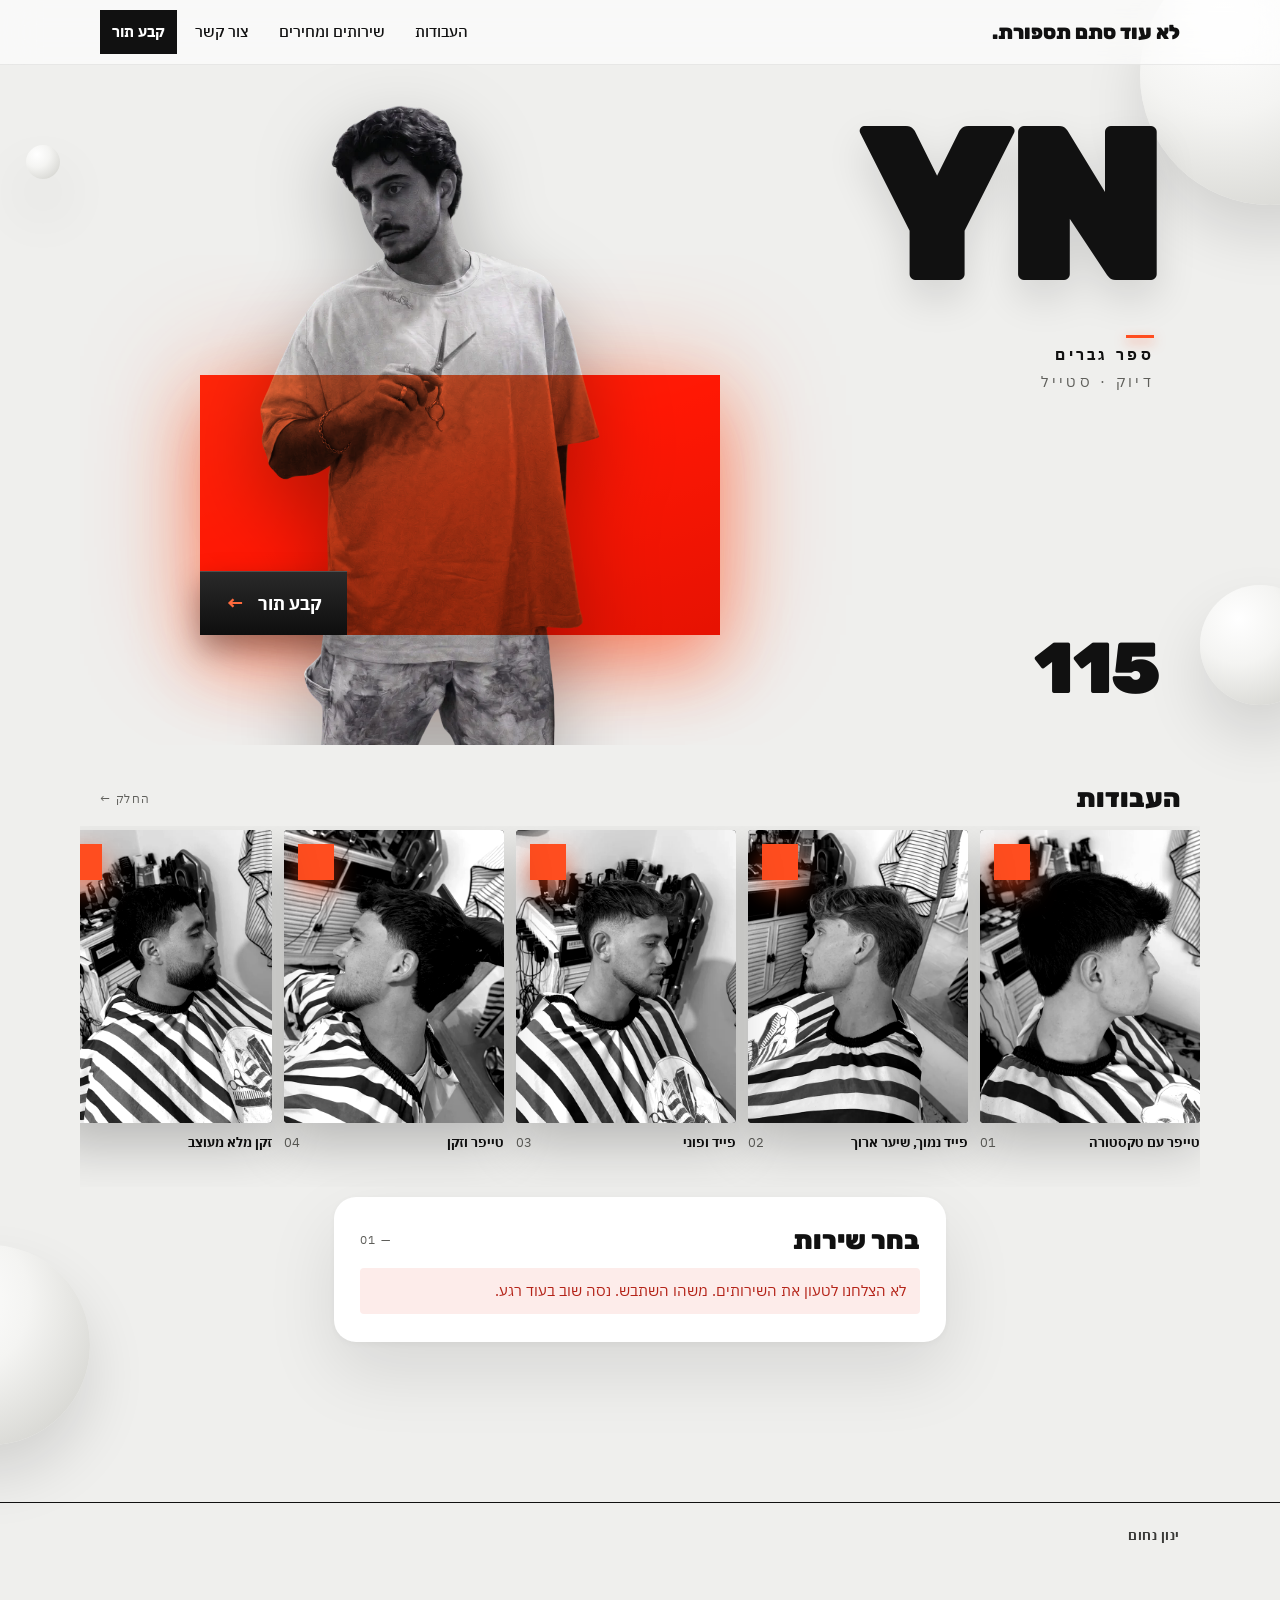
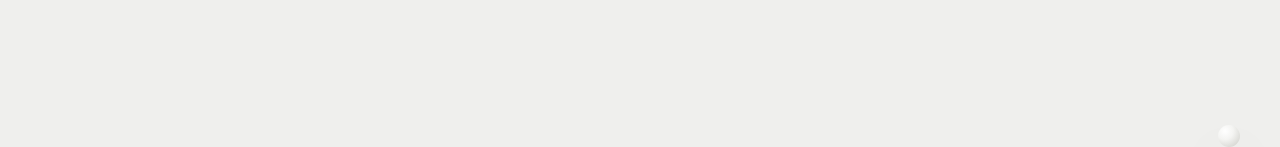
==== index.html @ 269c0019 "Barber booking site: customer booking, manage page, admin panel, Supabase schema Co-Authored-By: Cla" ====
<!doctype html>
<html lang="he" dir="rtl">
<head>
<meta charset="utf-8">
<meta name="viewport" content="width=device-width, initial-scale=1, viewport-fit=cover">
<title>ינון נחום · לא עוד סתם תספורת</title>
<meta name="description" content="ספר גברים · דיוק וסטייל. קביעת תור אונליין בכמה לחיצות.">
<meta name="theme-color" content="#EFEFED">
<meta property="og:title" content="ינון נחום · לא עוד סתם תספורת">
<meta property="og:description" content="ספר גברים · דיוק וסטייל. קובעים תור אונליין.">
<meta property="og:image" content="img/barber.webp">
<link rel="icon" href="data:image/svg+xml,%3Csvg xmlns='http://www.w3.org/2000/svg' viewBox='0 0 64 64'%3E%3Crect width='64' height='64' fill='%23111'/%3E%3Crect x='8' y='40' width='48' height='16' fill='%23FF4D1F'/%3E%3Ctext x='32' y='38' font-family='Arial Black,Arial' font-weight='900' font-size='28' fill='white' text-anchor='middle'%3EYN%3C/text%3E%3C/svg%3E">
<link rel="preconnect" href="https://fonts.googleapis.com">
<link rel="preconnect" href="https://fonts.gstatic.com" crossorigin>
<link href="https://fonts.googleapis.com/css2?family=IBM+Plex+Sans+Hebrew:wght@400;500;700&family=Rubik:wght@500;800;900&display=swap" rel="stylesheet">
<link rel="stylesheet" href="css/site.css">
</head>
<body>
<header class="site-header">
  <div class="inner">
    <a class="brand" href="#top">לא עוד סתם תספורת.</a>
    <button class="menu-btn" type="button" aria-label="תפריט" aria-expanded="false" aria-controls="nav">
      <svg width="22" height="22" viewBox="0 0 24 24" fill="none" stroke="#111" stroke-width="1.6" aria-hidden="true"><path d="M4 9h16M4 15h16"/></svg>
    </button>
    <nav class="nav" id="nav" aria-label="ניווט ראשי">
      <a href="#works">העבודות</a>
      <a href="#services">שירותים ומחירים</a>
      <a href="#contact">צור קשר</a>
      <a class="cta" href="#services">קבע תור</a>
    </nav>
  </div>
</header>

<main id="top">
  <div class="sphere" aria-hidden="true" style="width:260px;height:260px;top:-120px;right:-120px"></div>
  <div class="sphere" aria-hidden="true" style="width:120px;height:120px;top:520px;right:-40px"></div>
  <div class="sphere" aria-hidden="true" style="width:34px;height:34px;top:80px;left:26px"></div>
  <div class="sphere" aria-hidden="true" style="width:200px;height:200px;top:1180px;left:-110px"></div>
  <div class="sphere" aria-hidden="true" style="width:22px;height:22px;top:1660px;right:40px"></div>

  <div class="wrap">
    <section class="hero" aria-label="פתיחה">
      <h1>YN<span class="sr-only"> · ינון נחום, ספר גברים</span></h1>
      <div class="kicker">
        <span class="bar" aria-hidden="true"></span>
        <span class="k1">ספר גברים</span>
        <span class="k2">דיוק · סטייל</span>
      </div>
      <div class="block-glow" aria-hidden="true"></div>
      <img class="figure" src="img/barber.webp" alt="ינון נחום מחזיק מספריים" width="640" height="1335" fetchpriority="high">
      <div class="block-tint" aria-hidden="true"></div>
      <a class="book-btn" href="#services">קבע תור <span aria-hidden="true">←</span></a>
      <div class="num" aria-hidden="true">115</div>
    </section>

    <section class="gallery" id="works" aria-labelledby="works-h">
      <div class="sec-head">
        <h2 id="works-h">העבודות</h2>
        <span class="step" aria-hidden="true">החלק ←</span>
      </div>
      <div class="track" tabindex="0" aria-label="גלריית עבודות, גלול הצידה">
        <figure><div class="ph"><img src="img/work1.webp" alt="טייפר עם טקסטורה למעלה" loading="lazy" width="600" height="800"></div><figcaption><b>טייפר עם טקסטורה</b><span>01</span></figcaption></figure>
        <figure><div class="ph"><img src="img/work2.webp" alt="פייד נמוך עם שיער ארוך למעלה" loading="lazy" width="600" height="800"></div><figcaption><b>פייד נמוך, שיער ארוך</b><span>02</span></figcaption></figure>
        <figure><div class="ph"><img src="img/work3.webp" alt="פייד עם פוני" loading="lazy" width="600" height="800"></div><figcaption><b>פייד ופוני</b><span>03</span></figcaption></figure>
        <figure><div class="ph"><img src="img/work4.webp" alt="טייפר וזקן" loading="lazy" width="600" height="800"></div><figcaption><b>טייפר וזקן</b><span>04</span></figcaption></figure>
        <figure><div class="ph"><img src="img/work5.webp" alt="תספורת וזקן מלא מעוצב" loading="lazy" width="600" height="800"></div><figcaption><b>זקן מלא מעוצב</b><span>05</span></figcaption></figure>
      </div>
    </section>
  </div>

  <div class="booking" id="booking">
    <!-- Step 1 -->
    <section class="card" id="services" aria-labelledby="svc-h">
      <div class="sec-head"><h2 id="svc-h">בחר שירות</h2><span class="step">— 01</span></div>
      <div id="svc-list" role="group" aria-labelledby="svc-h">
        <div class="skeleton" style="height:56px;margin:8px 0"></div>
        <div class="skeleton" style="height:56px;margin:8px 0"></div>
        <div class="skeleton" style="height:56px;margin:8px 0"></div>
      </div>
    </section>

    <!-- Step 2 -->
    <section class="card" id="when" aria-labelledby="when-h" hidden>
      <div class="sec-head"><h2 id="when-h">יום ושעה</h2><span class="step">— 02</span></div>
      <div class="days" id="days" role="group" aria-label="בחר יום"></div>
      <div id="slots-area" aria-live="polite"></div>
      <p class="policy" id="policy-short"></p>
    </section>

    <!-- Step 3 -->
    <section class="card" id="details" aria-labelledby="det-h" hidden>
      <div class="sec-head"><h2 id="det-h">הפרטים שלך</h2><span class="step">— 03</span></div>
      <form id="details-form" novalidate>
        <label class="field">שם מלא
          <input id="f-name" name="name" autocomplete="name" required maxlength="60">
        </label>
        <label class="field">טלפון נייד
          <input id="f-phone" name="phone" type="tel" inputmode="tel" autocomplete="tel" placeholder="05X-XXXXXXX" required dir="ltr" style="text-align:right">
        </label>
        <div class="alert warn" id="policy-full"></div>
        <label style="display:flex;gap:10px;align-items:flex-start;margin-top:12px;font-size:15px;min-height:44px">
          <input type="checkbox" id="f-agree" required style="width:22px;height:22px;margin-top:2px;accent-color:#FF4D1F">
          <span>קראתי ואני מסכים למדיניות הביטול</span>
        </label>
        <div id="form-msg" role="alert"></div>
      </form>
    </section>

    <!-- Done -->
    <section class="card done" id="done" hidden aria-live="polite"></section>
  </div>

  <div class="confirm-bar inactive" id="confirm-bar" hidden>
    <button class="main" id="confirm-main" type="button"><span id="cb-title">בחר שירות</span><small id="cb-sub"></small></button>
    <button class="arrow" id="confirm-arrow" type="button" aria-label="המשך">←</button>
  </div>
</main>

<footer class="site-footer" id="contact">
  <div class="inner">
    <div>
      <div style="font-weight:700" id="ft-name">ינון נחום</div>
      <div id="ft-address"></div>
      <div id="ft-phone"></div>
    </div>
    <div class="hours" id="ft-hours"></div>
  </div>
</footer>

<script src="js/config.js"></script>
<script src="js/api.js"></script>
<script src="js/booking.js"></script>
</body>
</html>
---- css/site.css ----
:root {
  --bg: #EFEFED;
  --card: #FFFFFF;
  --ink: #111111;
  --muted: #5E5E5A;
  --line: #ECECE9;
  --chip: #F2F2EF;
  --orange: #FF4D1F;
  --orange-hi: #FF7A45;
  --orange-lo: #E63A0E;
  --glow: 0 10px 26px rgba(255, 77, 31, 0.55);
  --shadow-card: 0 30px 70px rgba(0, 0, 0, 0.10), 0 2px 6px rgba(0, 0, 0, 0.04);
  --danger: #B42318;
  --ok: #0F7B3E;
  --display: 'Rubik', 'IBM Plex Sans Hebrew', sans-serif;
  --body: 'IBM Plex Sans Hebrew', 'Rubik', system-ui, sans-serif;
}

* { box-sizing: border-box; }
[hidden] { display: none !important; }
html { scroll-behavior: smooth; -webkit-text-size-adjust: 100%; }
html, body { overflow-x: clip; }
body { margin: 0; background: var(--bg); color: var(--ink); font-family: var(--body); line-height: 1.5; }
main { overflow-x: clip; }
img { max-width: 100%; display: block; }
a { color: var(--ink); }
button, input, select, textarea { font: inherit; color: inherit; }
button { cursor: pointer; }
:focus-visible { outline: 3px solid var(--orange); outline-offset: 2px; }
.sr-only { position: absolute; width: 1px; height: 1px; overflow: hidden; clip: rect(0 0 0 0); white-space: nowrap; }

/* Decorative 3D spheres */
.sphere { position: absolute; border-radius: 50%; pointer-events: none; z-index: 0;
  background: radial-gradient(circle at 32% 28%, #FFFFFF 0%, #F4F4F2 38%, #DADAD6 78%, #C9C9C4 100%);
  box-shadow: 0 30px 60px rgba(0, 0, 0, 0.12); }

/* Header */
.site-header { position: sticky; top: 0; z-index: 20; background: rgba(255, 255, 255, 0.62);
  backdrop-filter: blur(18px); -webkit-backdrop-filter: blur(18px); border-bottom: 1px solid rgba(17, 17, 17, 0.08); }
.site-header .inner { max-width: 1120px; margin: 0 auto; display: flex; justify-content: space-between; align-items: center; padding: 10px 20px; gap: 12px; }
.brand { font-family: var(--display); font-weight: 900; font-size: 20px; text-decoration: none; white-space: nowrap; }
.nav { display: flex; gap: 6px; align-items: center; }
.nav a { text-decoration: none; font-size: 15px; font-weight: 500; padding: 10px 12px; min-height: 44px; display: inline-flex; align-items: center; }
.nav a.cta { background: var(--ink); color: #fff; font-weight: 700; }
.menu-btn { display: none; width: 44px; height: 44px; border: 0; background: transparent; align-items: center; justify-content: center; }
@media (max-width: 760px) {
  .menu-btn { display: inline-flex; }
  .nav { display: none; position: absolute; top: 100%; left: 0; right: 0; flex-direction: column; align-items: stretch;
    background: rgba(255, 255, 255, 0.96); backdrop-filter: blur(18px); padding: 8px 20px 16px; border-bottom: 1px solid rgba(17, 17, 17, 0.08); }
  .nav.open { display: flex; }
  .nav a { font-size: 17px; border-bottom: 1px solid var(--line); }
  .nav a.cta { justify-content: center; margin-top: 8px; border: 0; }
}

main { position: relative; }
.wrap { max-width: 1120px; margin: 0 auto; position: relative; }

/* Hero */
.hero { position: relative; z-index: 1; height: 600px; overflow: hidden; }
.hero h1 { position: absolute; top: 14px; right: 20px; margin: 0; font-family: var(--display); font-weight: 900;
  font-size: 112px; line-height: 1; letter-spacing: -0.04em; text-shadow: 0 18px 40px rgba(0, 0, 0, 0.12); }
.hero .kicker { position: absolute; top: 134px; right: 24px; z-index: 3; display: flex; flex-direction: column; align-items: flex-start; gap: 6px; }
.hero .kicker .bar { width: 28px; height: 3px; background: var(--orange); box-shadow: 0 4px 12px rgba(255, 77, 31, 0.55); }
.hero .kicker .k1 { font-size: 13px; font-weight: 700; letter-spacing: 0.22em; line-height: 1.5; }
.hero .kicker .k2 { font-size: 13px; letter-spacing: 0.22em; line-height: 1.2; color: var(--muted); }
.hero .block-glow, .hero .block-tint { position: absolute; bottom: 86px; left: 0; width: 310px; height: 220px; }
.hero .block-glow { background: var(--orange); box-shadow: 0 30px 70px rgba(255, 77, 31, 0.55), 0 0 120px rgba(255, 77, 31, 0.35); }
.hero .block-tint { background: linear-gradient(160deg, var(--orange-hi) 0%, var(--orange) 45%, var(--orange-lo) 100%); mix-blend-mode: multiply; }
.hero .figure { position: absolute; bottom: -60px; left: 0; width: 307px; height: 640px; object-fit: contain;
  filter: drop-shadow(0 30px 40px rgba(0, 0, 0, 0.28)); }
.hero .book-btn { position: absolute; bottom: 86px; left: 0; z-index: 4; min-height: 58px; display: inline-flex; align-items: center; gap: 14px;
  background: linear-gradient(180deg, #2A2A2A 0%, #0E0E0E 100%); color: #fff; padding: 0 20px; font-weight: 700; font-size: 16px; text-decoration: none;
  box-shadow: 0 14px 30px rgba(0, 0, 0, 0.35), inset 0 1px 0 rgba(255, 255, 255, 0.18); }
.hero .book-btn span { color: #FF6A3D; font-size: 20px; }
.hero .num { position: absolute; bottom: 20px; right: 20px; font-family: var(--display); font-weight: 900; font-size: 46px; line-height: 1; letter-spacing: -0.02em; }
@media (min-width: 900px) {
  .hero { height: 680px; }
  .hero h1 { font-size: 220px; right: 40px; top: 30px; }
  .hero .kicker { top: 270px; right: 46px; }
  .hero .kicker .k1, .hero .kicker .k2 { font-size: 15px; }
  .hero .block-glow, .hero .block-tint { left: 120px; width: 520px; height: 260px; bottom: 110px; }
  .hero .figure { left: 180px; width: 340px; height: 710px; bottom: -70px; }
  .hero .book-btn { left: 120px; bottom: 110px; min-height: 64px; font-size: 18px; padding: 0 26px; }
  .hero .num { right: 40px; bottom: 40px; font-size: 72px; }
}

/* Section headings */
.sec-head { display: flex; justify-content: space-between; align-items: center; margin-bottom: 12px; gap: 12px; }
.sec-head h2 { margin: 0; font-family: var(--display); font-weight: 900; font-size: 26px; line-height: 1.2; }
.sec-head .step { font-size: 12px; letter-spacing: 0.12em; color: var(--muted); white-space: nowrap; }

/* Gallery */
.gallery { position: relative; z-index: 1; padding: 38px 0 10px; }
.gallery .sec-head { padding: 0 20px; }
.gallery .track { display: flex; gap: 12px; padding: 4px 20px 34px; overflow-x: auto; scroll-snap-type: x mandatory; scrollbar-width: none; }
.gallery .track::-webkit-scrollbar { display: none; }
.gallery figure { flex: none; margin: 0; width: 220px; display: flex; flex-direction: column; gap: 10px; scroll-snap-align: start; }
.gallery .ph { position: relative; height: 293px; border-radius: 4px; overflow: hidden; background: #1C1C1C; box-shadow: 0 24px 50px rgba(0, 0, 0, 0.22); }
.gallery .ph img { width: 100%; height: 100%; object-fit: cover; filter: grayscale(1) contrast(1.05); }
.gallery .ph::after { content: ''; position: absolute; top: 14px; left: 14px; width: 36px; height: 36px; background: var(--orange); box-shadow: 0 10px 24px rgba(255, 77, 31, 0.6); }
.gallery figcaption { display: flex; justify-content: space-between; font-size: 13px; }
.gallery figcaption b { font-weight: 700; }
.gallery figcaption span { color: var(--muted); }

/* Booking layout */
.booking { position: relative; z-index: 1; padding: 0 14px 140px; display: grid; grid-template-columns: minmax(0, 1fr); gap: 16px; max-width: 640px; margin: 0 auto; }
.booking > * { min-width: 0; }
.card { background: var(--card); border-radius: 22px; box-shadow: var(--shadow-card); padding: 22px 16px; }
@media (min-width: 900px) { .booking { padding-bottom: 160px; } .card { padding: 28px 26px; } }

/* Services */
.svc { width: 100%; display: grid; grid-template-columns: 48px 1fr auto; gap: 12px; align-items: center; padding: 14px 0;
  border: 0; border-top: 1px solid var(--line); background: transparent; text-align: right; }
.svc .n { width: 40px; height: 40px; display: inline-flex; align-items: center; justify-content: center; background: #EFEFEC;
  font-family: var(--display); font-weight: 800; font-size: 15px; transition: background .15s, box-shadow .15s; }
.svc .t { display: flex; flex-direction: column; gap: 2px; }
.svc .t b { font-size: 17px; font-weight: 700; }
.svc .t small { font-size: 13px; color: var(--muted); }
.svc .p { font-size: 19px; font-weight: 500; }
.svc[aria-pressed="true"] .n { background: var(--orange); box-shadow: var(--glow); }
.svc[aria-pressed="true"] .t b { text-decoration: underline; text-decoration-color: var(--orange); text-decoration-thickness: 3px; text-underline-offset: 5px; }

/* Days */
.days { display: flex; gap: 6px; overflow-x: auto; padding: 4px 2px 14px; margin: 0 -2px; scroll-snap-type: x proximity; scrollbar-width: thin; }
.day { flex: none; width: 58px; min-height: 70px; border: 0; border-radius: 4px; background: var(--chip); display: flex; flex-direction: column;
  align-items: center; justify-content: center; gap: 2px; padding: 0; scroll-snap-align: start; position: relative; }
.day .w { font-size: 12px; }
.day .d { font-family: var(--display); font-size: 22px; font-weight: 800; }
.day .full { font-size: 10px; color: var(--muted); }
.day[disabled] { opacity: 0.35; cursor: not-allowed; }
.day[aria-pressed="true"] { background: var(--ink); color: #fff; box-shadow: 0 12px 24px rgba(0, 0, 0, 0.3); }
.day[aria-pressed="true"] .full { color: #ccc; }

.slots { display: grid; grid-template-columns: repeat(4, minmax(0, 1fr)); gap: 6px; }
@media (min-width: 560px) { .slots { grid-template-columns: repeat(6, minmax(0, 1fr)); } }
.slot { min-height: 50px; border: 0; border-radius: 4px; background: var(--chip); font-size: 16px; font-weight: 700; }
.slot[aria-pressed="true"] { background: var(--orange); box-shadow: var(--glow); }
.slot-group { font-size: 13px; color: var(--muted); margin: 14px 0 8px; }
.slot-group:first-child { margin-top: 0; }
.hint { margin: 0; font-size: 14px; color: var(--muted); }
.policy { margin: 14px 0 0; font-size: 13px; line-height: 1.5; color: var(--muted); }

/* Forms */
.field { display: flex; flex-direction: column; gap: 6px; font-size: 15px; font-weight: 500; margin-bottom: 12px; }
.field input, .field select { min-height: 50px; border-radius: 4px; border: 1px solid #D6D6D0; background: #fff; padding: 0 14px; font-size: 17px; }
.field input:focus, .field select:focus { border-color: var(--ink); outline: none; box-shadow: 0 0 0 3px rgba(255, 77, 31, 0.35); }
.field .err { color: var(--danger); font-size: 13px; min-height: 0; }
.row2 { display: grid; grid-template-columns: 1fr 1fr; gap: 10px; }

.alert { border-radius: 4px; padding: 12px 14px; font-size: 15px; line-height: 1.5; margin: 12px 0 0; }
.alert.error { background: #FDECEA; color: var(--danger); }
.alert.ok { background: #E7F6EC; color: var(--ok); }
.alert.warn { background: #FFF1EB; color: #8A2A0A; border: 1px solid #FFB79E; }

/* Waitlist */
.waitlist-box { margin-top: 4px; padding: 16px; background: #F7F7F5; border-radius: 4px; }
.waitlist-box h3 { margin: 0 0 4px; font-family: var(--display); font-size: 18px; }
.waitlist-box p { margin: 0 0 12px; font-size: 14px; color: var(--muted); }

/* Buttons */
.btn { min-height: 54px; border: 0; padding: 0 20px; font-weight: 700; font-size: 16px; display: inline-flex; align-items: center; justify-content: center; gap: 10px; text-decoration: none; }
.btn-dark { background: linear-gradient(180deg, #2A2A2A 0%, #0E0E0E 100%); color: #fff; box-shadow: 0 14px 30px rgba(0, 0, 0, 0.25), inset 0 1px 0 rgba(255, 255, 255, 0.18); }
.btn-orange { background: linear-gradient(160deg, var(--orange-hi) 0%, var(--orange) 60%); color: var(--ink); box-shadow: var(--glow); }
.btn-ghost { background: transparent; border: 1px solid var(--ink); }
.btn-danger { background: var(--danger); color: #fff; }
.btn[disabled] { opacity: 0.45; cursor: not-allowed; box-shadow: none; }
.btn-block { width: 100%; }

/* Sticky confirm bar */
.confirm-bar { position: fixed; z-index: 30; left: 50%; transform: translateX(-50%); bottom: max(14px, env(safe-area-inset-bottom));
  width: min(612px, calc(100% - 28px)); display: flex; align-items: stretch; min-height: 62px; box-shadow: 0 20px 44px rgba(0, 0, 0, 0.28); }
.confirm-bar .main { flex: 1; border: 0; background: linear-gradient(180deg, #2A2A2A 0%, #0E0E0E 100%); color: #fff; font-weight: 700; font-size: 15px;
  text-align: right; padding: 8px 18px; display: flex; flex-direction: column; justify-content: center; line-height: 1.35; }
.confirm-bar .main small { font-weight: 400; color: #C9C9C5; font-size: 13px; }
.confirm-bar .arrow { width: 62px; display: flex; align-items: center; justify-content: center; border: 0;
  background: linear-gradient(160deg, var(--orange-hi) 0%, var(--orange) 60%); color: var(--ink); font-size: 22px; font-weight: 700; box-shadow: 0 0 40px rgba(255, 77, 31, 0.55); }
.confirm-bar[hidden] { display: none; }
.confirm-bar button[disabled] { opacity: 1; cursor: not-allowed; }
.confirm-bar.inactive .arrow { background: #3A3A3A; color: #8A8A86; box-shadow: none; }

/* Done view */
.done h2 { font-family: var(--display); font-weight: 900; font-size: 34px; margin: 6px 0 4px; line-height: 1.1; }
.done .badge { display: inline-block; background: var(--orange); box-shadow: var(--glow); padding: 4px 10px; font-weight: 700; font-size: 13px; }
.summary { list-style: none; padding: 0; margin: 18px 0; border-top: 1px solid var(--line); }
.summary li { display: flex; justify-content: space-between; gap: 12px; padding: 12px 0; border-bottom: 1px solid var(--line); font-size: 16px; }
.summary li span:first-child { color: var(--muted); }
.summary li span:last-child { font-weight: 700; text-align: left; }
.actions { display: grid; gap: 10px; }

/* Footer */
.site-footer { position: relative; z-index: 1; border-top: 1px solid var(--ink); }
.site-footer .inner { max-width: 1120px; margin: 0 auto; padding: 22px 20px 28px; display: grid; grid-template-columns: 1fr 1fr; gap: 6px 16px;
  font-size: 13px; letter-spacing: 0.04em; line-height: 1.7; color: #3A3A38; }
.site-footer .hours { text-align: left; }
.site-footer a { font-weight: 700; }

.skeleton { background: linear-gradient(90deg, #EEE 0%, #F6F6F4 50%, #EEE 100%); background-size: 200% 100%; animation: sk 1.2s infinite; border-radius: 4px; }
@keyframes sk { to { background-position: -200% 0; } }
@media (prefers-reduced-motion: reduce) { html { scroll-behavior: auto; } .skeleton { animation: none; } }
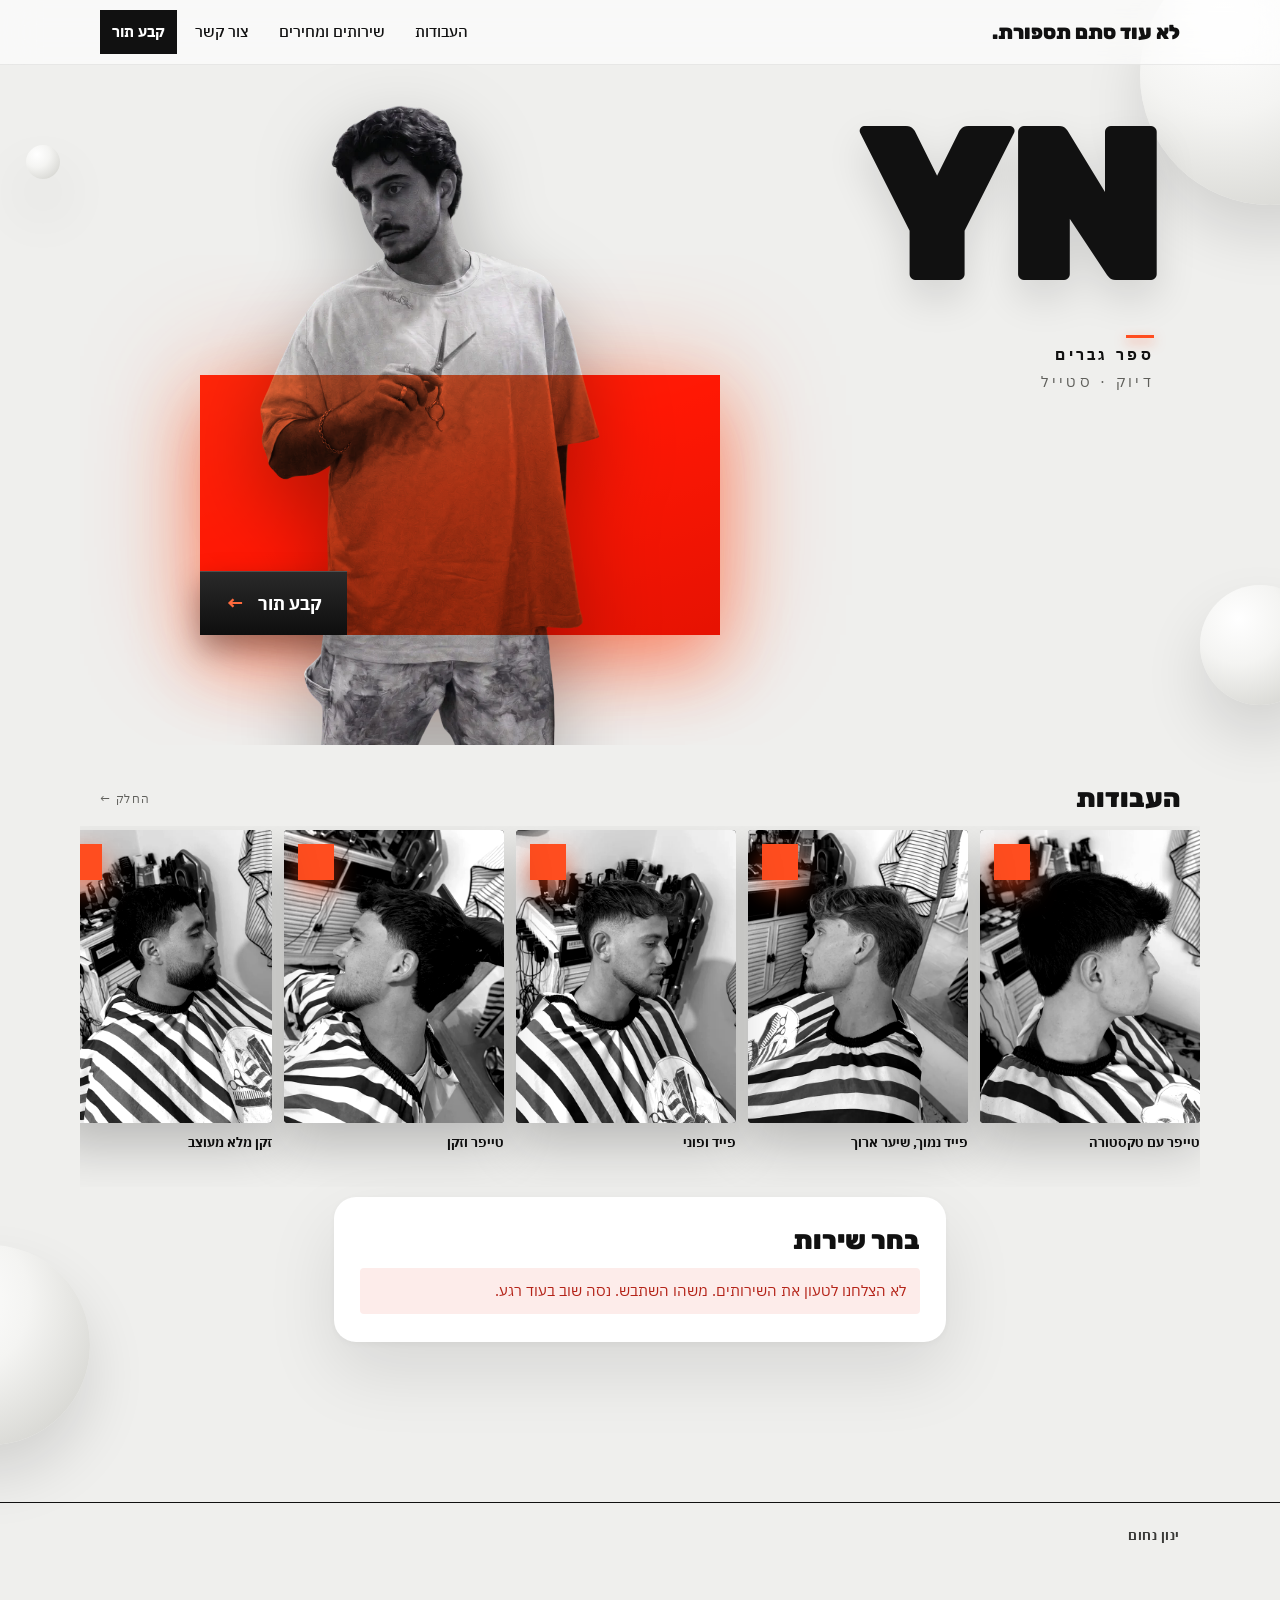
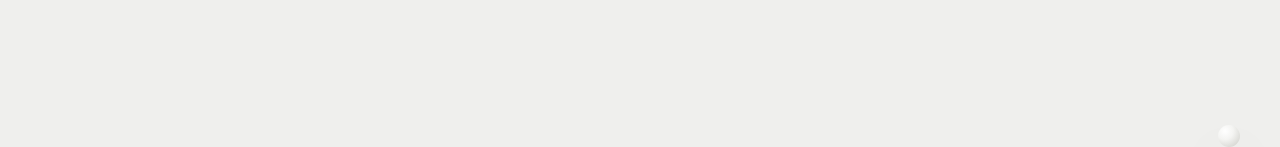
==== commit cb7cc893: "Calendar booking (month/week/day), Waze + Google Maps buttons, remove decorative numbers Co-Authored" ====
--- a/index.html
+++ b/index.html
@@ -50,7 +50,6 @@
       <img class="figure" src="img/barber.webp" alt="ינון נחום מחזיק מספריים" width="640" height="1335" fetchpriority="high">
       <div class="block-tint" aria-hidden="true"></div>
       <a class="book-btn" href="#services">קבע תור <span aria-hidden="true">←</span></a>
-      <div class="num" aria-hidden="true">115</div>
     </section>
 
     <section class="gallery" id="works" aria-labelledby="works-h">
@@ -59,11 +58,11 @@
         <span class="step" aria-hidden="true">החלק ←</span>
       </div>
       <div class="track" tabindex="0" aria-label="גלריית עבודות, גלול הצידה">
-        <figure><div class="ph"><img src="img/work1.webp" alt="טייפר עם טקסטורה למעלה" loading="lazy" width="600" height="800"></div><figcaption><b>טייפר עם טקסטורה</b><span>01</span></figcaption></figure>
-        <figure><div class="ph"><img src="img/work2.webp" alt="פייד נמוך עם שיער ארוך למעלה" loading="lazy" width="600" height="800"></div><figcaption><b>פייד נמוך, שיער ארוך</b><span>02</span></figcaption></figure>
-        <figure><div class="ph"><img src="img/work3.webp" alt="פייד עם פוני" loading="lazy" width="600" height="800"></div><figcaption><b>פייד ופוני</b><span>03</span></figcaption></figure>
-        <figure><div class="ph"><img src="img/work4.webp" alt="טייפר וזקן" loading="lazy" width="600" height="800"></div><figcaption><b>טייפר וזקן</b><span>04</span></figcaption></figure>
-        <figure><div class="ph"><img src="img/work5.webp" alt="תספורת וזקן מלא מעוצב" loading="lazy" width="600" height="800"></div><figcaption><b>זקן מלא מעוצב</b><span>05</span></figcaption></figure>
+        <figure><div class="ph"><img src="img/work1.webp" alt="טייפר עם טקסטורה למעלה" loading="lazy" width="600" height="800"></div><figcaption><b>טייפר עם טקסטורה</b></figcaption></figure>
+        <figure><div class="ph"><img src="img/work2.webp" alt="פייד נמוך עם שיער ארוך למעלה" loading="lazy" width="600" height="800"></div><figcaption><b>פייד נמוך, שיער ארוך</b></figcaption></figure>
+        <figure><div class="ph"><img src="img/work3.webp" alt="פייד עם פוני" loading="lazy" width="600" height="800"></div><figcaption><b>פייד ופוני</b></figcaption></figure>
+        <figure><div class="ph"><img src="img/work4.webp" alt="טייפר וזקן" loading="lazy" width="600" height="800"></div><figcaption><b>טייפר וזקן</b></figcaption></figure>
+        <figure><div class="ph"><img src="img/work5.webp" alt="תספורת וזקן מלא מעוצב" loading="lazy" width="600" height="800"></div><figcaption><b>זקן מלא מעוצב</b></figcaption></figure>
       </div>
     </section>
   </div>
@@ -71,7 +70,7 @@
   <div class="booking" id="booking">
     <!-- Step 1 -->
     <section class="card" id="services" aria-labelledby="svc-h">
-      <div class="sec-head"><h2 id="svc-h">בחר שירות</h2><span class="step">— 01</span></div>
+      <div class="sec-head"><h2 id="svc-h">בחר שירות</h2></div>
       <div id="svc-list" role="group" aria-labelledby="svc-h">
         <div class="skeleton" style="height:56px;margin:8px 0"></div>
         <div class="skeleton" style="height:56px;margin:8px 0"></div>
@@ -81,15 +80,27 @@
 
     <!-- Step 2 -->
     <section class="card" id="when" aria-labelledby="when-h" hidden>
-      <div class="sec-head"><h2 id="when-h">יום ושעה</h2><span class="step">— 02</span></div>
-      <div class="days" id="days" role="group" aria-label="בחר יום"></div>
+      <div class="sec-head"><h2 id="when-h">יום ושעה</h2></div>
+      <div class="cal-head">
+        <div class="seg" role="group" aria-label="תצוגת יומן">
+          <button type="button" data-view="month">חודש</button>
+          <button type="button" data-view="week">שבוע</button>
+          <button type="button" data-view="day">יום</button>
+        </div>
+        <div class="cal-nav">
+          <button type="button" class="cal-arrow" id="cal-prev" aria-label="הקודם">→</button>
+          <span id="cal-label" aria-live="polite"></span>
+          <button type="button" class="cal-arrow" id="cal-next" aria-label="הבא">←</button>
+        </div>
+      </div>
+      <div id="cal"></div>
       <div id="slots-area" aria-live="polite"></div>
       <p class="policy" id="policy-short"></p>
     </section>
 
     <!-- Step 3 -->
     <section class="card" id="details" aria-labelledby="det-h" hidden>
-      <div class="sec-head"><h2 id="det-h">הפרטים שלך</h2><span class="step">— 03</span></div>
+      <div class="sec-head"><h2 id="det-h">הפרטים שלך</h2></div>
       <form id="details-form" novalidate>
         <label class="field">שם מלא
           <input id="f-name" name="name" autocomplete="name" required maxlength="60">
@@ -121,6 +132,7 @@
     <div>
       <div style="font-weight:700" id="ft-name">ינון נחום</div>
       <div id="ft-address"></div>
+      <div id="ft-nav"></div>
       <div id="ft-phone"></div>
     </div>
     <div class="hours" id="ft-hours"></div>
--- a/css/site.css
+++ b/css/site.css
@@ -109,15 +109,16 @@
 @media (min-width: 900px) { .booking { padding-bottom: 160px; } .card { padding: 28px 26px; } }
 
 /* Services */
-.svc { width: 100%; display: grid; grid-template-columns: 48px 1fr auto; gap: 12px; align-items: center; padding: 14px 0;
+.svc { width: 100%; display: grid; grid-template-columns: 40px 1fr auto; gap: 12px; align-items: center; padding: 14px 0;
   border: 0; border-top: 1px solid var(--line); background: transparent; text-align: right; }
-.svc .n { width: 40px; height: 40px; display: inline-flex; align-items: center; justify-content: center; background: #EFEFEC;
-  font-family: var(--display); font-weight: 800; font-size: 15px; transition: background .15s, box-shadow .15s; }
+.svc .n { width: 32px; height: 32px; display: inline-flex; align-items: center; justify-content: center; background: #EFEFEC;
+  border: 2px solid #D6D6D0; color: transparent; transition: background .15s, box-shadow .15s, border-color .15s; }
+.svc .n svg { display: block; }
 .svc .t { display: flex; flex-direction: column; gap: 2px; }
 .svc .t b { font-size: 17px; font-weight: 700; }
 .svc .t small { font-size: 13px; color: var(--muted); }
 .svc .p { font-size: 19px; font-weight: 500; }
-.svc[aria-pressed="true"] .n { background: var(--orange); box-shadow: var(--glow); }
+.svc[aria-pressed="true"] .n { background: var(--orange); border-color: var(--orange); color: var(--ink); box-shadow: var(--glow); }
 .svc[aria-pressed="true"] .t b { text-decoration: underline; text-decoration-color: var(--orange); text-decoration-thickness: 3px; text-underline-offset: 5px; }
 
 /* Days */
@@ -197,3 +198,40 @@
 .skeleton { background: linear-gradient(90deg, #EEE 0%, #F6F6F4 50%, #EEE 100%); background-size: 200% 100%; animation: sk 1.2s infinite; border-radius: 4px; }
 @keyframes sk { to { background-position: -200% 0; } }
 @media (prefers-reduced-motion: reduce) { html { scroll-behavior: auto; } .skeleton { animation: none; } }
+
+/* Calendar: month / week / day */
+.cal-head { display: flex; flex-wrap: wrap; justify-content: space-between; align-items: center; gap: 10px; margin-bottom: 12px; }
+.seg { display: inline-flex; background: var(--chip); border-radius: 6px; padding: 3px; }
+.seg button { border: 0; background: transparent; min-height: 40px; padding: 0 14px; font-size: 15px; font-weight: 500; border-radius: 4px; }
+.seg button[aria-pressed="true"] { background: var(--ink); color: #fff; font-weight: 700; box-shadow: 0 6px 14px rgba(0,0,0,.2); }
+.cal-nav { display: flex; align-items: center; gap: 6px; }
+.cal-nav #cal-label { font-weight: 700; font-size: 15px; min-width: 120px; text-align: center; }
+.cal-arrow { width: 44px; height: 44px; border: 1px solid #D6D6D0; background: #fff; border-radius: 4px; font-size: 18px; }
+.cal-arrow[disabled] { opacity: .3; cursor: not-allowed; }
+@media (max-width: 420px) { .cal-head { flex-direction: column; align-items: stretch; } .seg { justify-content: stretch; } .seg button { flex: 1; } .cal-nav { justify-content: space-between; } }
+
+.cal-week, .cal-month { display: grid; grid-template-columns: repeat(7, minmax(0, 1fr)); gap: 5px; margin-bottom: 14px; }
+.cal-month .wh { text-align: center; font-size: 12px; color: var(--muted); padding: 2px 0 4px; }
+.cell { border: 0; border-radius: 4px; background: var(--chip); display: flex; flex-direction: column; align-items: center; justify-content: center; gap: 1px; padding: 6px 2px; min-height: 76px; position: relative; }
+.cal-month .cell { min-height: 48px; padding: 4px 2px; }
+.cell .w { font-size: 12px; }
+.cell .d { font-family: var(--display); font-size: 20px; font-weight: 800; line-height: 1.1; }
+.cal-month .cell .d { font-size: 16px; }
+.cell .s { font-size: 10px; color: var(--muted); white-space: nowrap; }
+.cell .dot { width: 6px; height: 6px; border-radius: 50%; background: var(--orange); box-shadow: 0 0 6px rgba(255,77,31,.7); }
+.cell.free .s { color: #0F6B37; font-weight: 700; }
+.cell.full .s { color: #8A2A0A; font-weight: 700; }
+.cell.today:not([aria-pressed="true"]) { box-shadow: inset 0 0 0 2px var(--orange); }
+.cell[disabled] { opacity: .35; cursor: not-allowed; }
+.cell.out { background: transparent; }
+.cell.blank { background: transparent; min-height: 0; }
+.cell[aria-pressed="true"] { background: var(--ink); color: #fff; box-shadow: 0 12px 24px rgba(0,0,0,.3); }
+.cell[aria-pressed="true"] .s { color: #ddd; }
+.cell[aria-pressed="true"] .dot { background: #fff; box-shadow: none; }
+.cal-day-note { margin: -2px 0 12px; }
+
+/* Waze / Google Maps */
+.nav-btns { display: flex; flex-wrap: wrap; gap: 8px; margin: 8px 0 12px; }
+.nav-btn { display: inline-flex; align-items: center; gap: 6px; min-height: 44px; padding: 0 14px; border: 1px solid var(--ink); background: #fff; color: var(--ink); text-decoration: none; font-weight: 700; font-size: 14px; letter-spacing: 0; }
+.nav-btn:hover { background: var(--ink); color: #fff; }
+.site-footer .nav-btns { margin: 8px 0 0; }
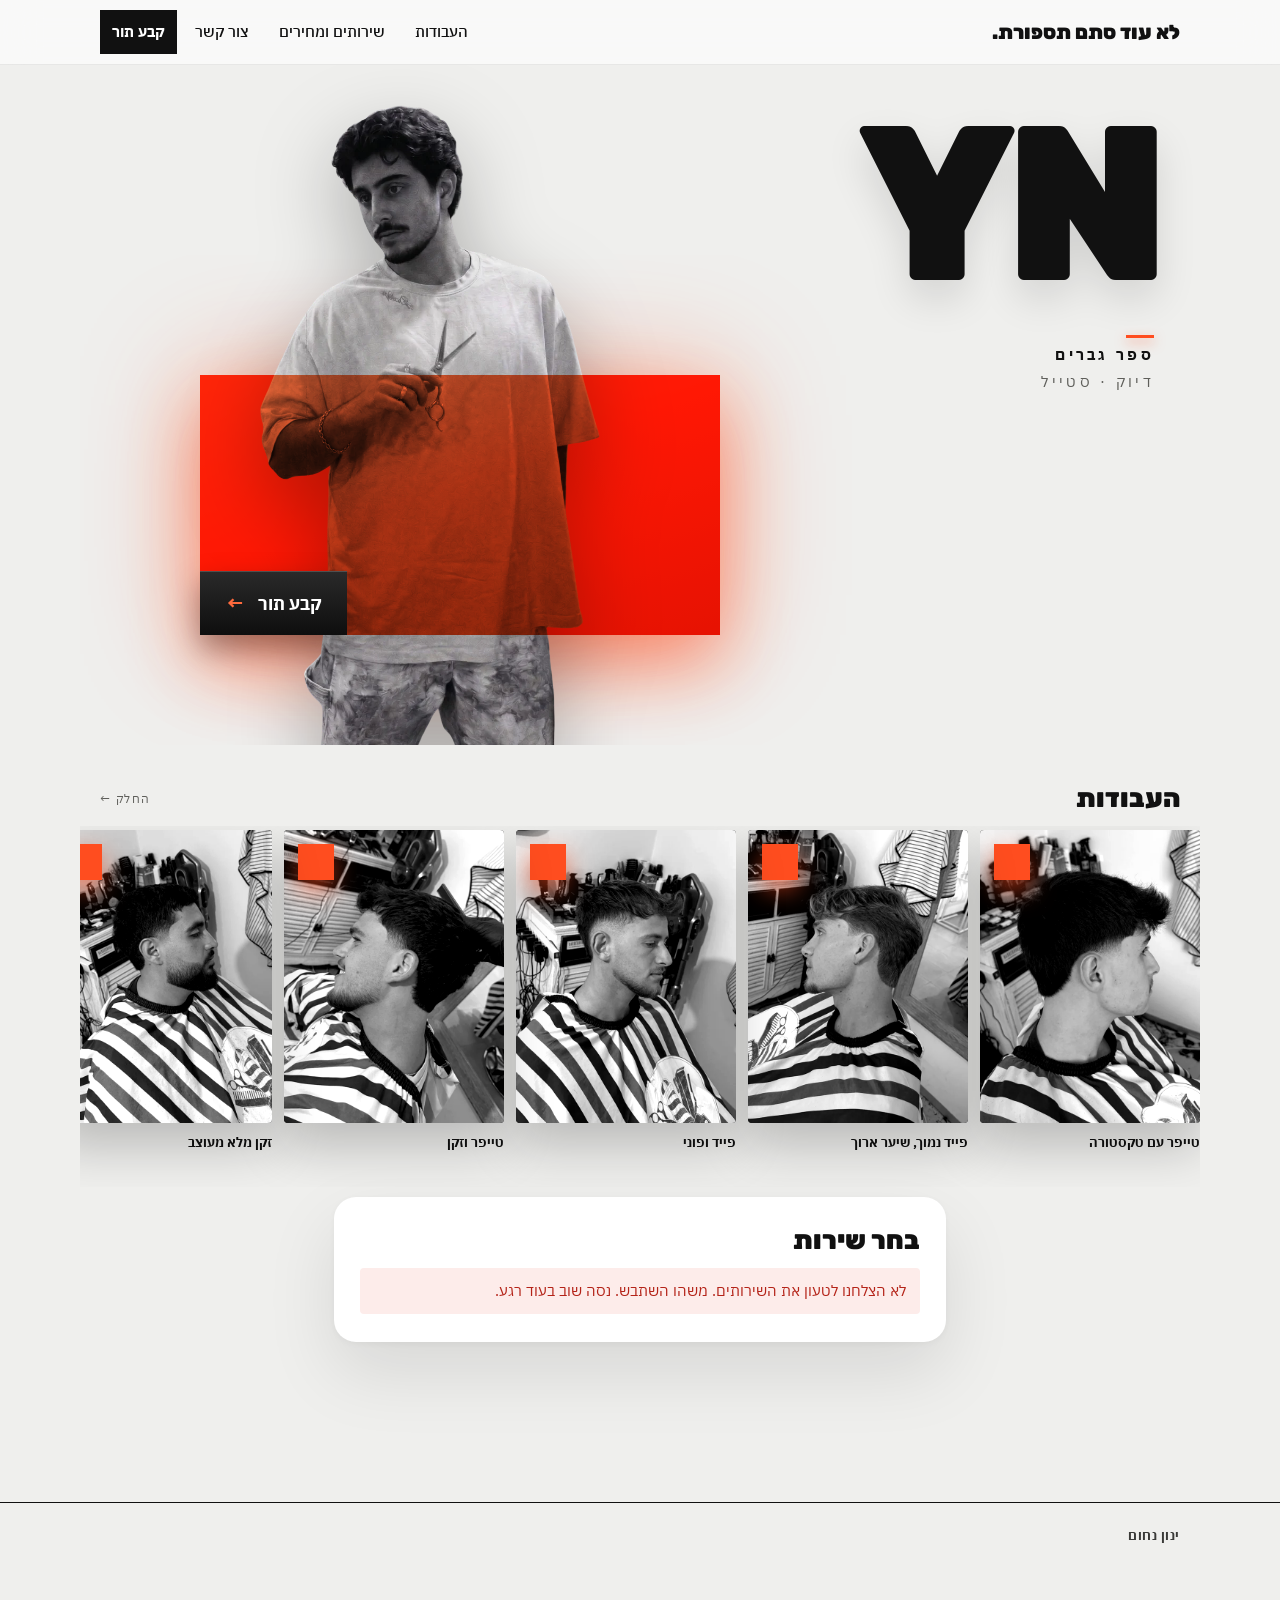
==== commit 12bf2b7d: "Remove decorative spheres Co-Authored-By: Claude Opus 5.5 <noreply@anthropic.com> Claude-Session: ht" ====
--- a/index.html
+++ b/index.html
@@ -32,11 +32,6 @@
 </header>
 
 <main id="top">
-  <div class="sphere" aria-hidden="true" style="width:260px;height:260px;top:-120px;right:-120px"></div>
-  <div class="sphere" aria-hidden="true" style="width:120px;height:120px;top:520px;right:-40px"></div>
-  <div class="sphere" aria-hidden="true" style="width:34px;height:34px;top:80px;left:26px"></div>
-  <div class="sphere" aria-hidden="true" style="width:200px;height:200px;top:1180px;left:-110px"></div>
-  <div class="sphere" aria-hidden="true" style="width:22px;height:22px;top:1660px;right:40px"></div>
 
   <div class="wrap">
     <section class="hero" aria-label="פתיחה">
--- a/css/site.css
+++ b/css/site.css
@@ -230,8 +230,16 @@
 .cell[aria-pressed="true"] .dot { background: #fff; box-shadow: none; }
 .cal-day-note { margin: -2px 0 12px; }
 
-/* Waze / Google Maps */
-.nav-btns { display: flex; flex-wrap: wrap; gap: 8px; margin: 8px 0 12px; }
-.nav-btn { display: inline-flex; align-items: center; gap: 6px; min-height: 44px; padding: 0 14px; border: 1px solid var(--ink); background: #fff; color: var(--ink); text-decoration: none; font-weight: 700; font-size: 14px; letter-spacing: 0; }
-.nav-btn:hover { background: var(--ink); color: #fff; }
+/* Waze / Google Maps: compact icon buttons */
+.nav-btns { display: flex; gap: 18px; margin: 8px 0 12px; }
+.nav-btn { min-width: 44px; min-height: 48px; display: inline-flex; flex-direction: column; align-items: center; justify-content: center; gap: 3px;
+  color: var(--ink); text-decoration: none; background: none; border: 0; padding: 0; transition: color .15s, transform .15s; }
+.nav-btn .ico { width: 30px; height: 30px; display: block; }
+.nav-btn img.ico { transition: opacity .15s; }
+.nav-btn:hover img.ico { opacity: .7; }
+.nav-btn span { font-size: 10px; font-weight: 700; letter-spacing: 0; line-height: 1; color: var(--muted); }
+.nav-btn:hover, .nav-btn:focus-visible { color: var(--orange); transform: translateY(-1px); }
+.nav-btn:hover span { color: var(--orange); }
 .site-footer .nav-btns { margin: 8px 0 0; }
+/* room for the hosting badge in the bottom corner */
+.site-footer .inner { padding-bottom: 104px; }
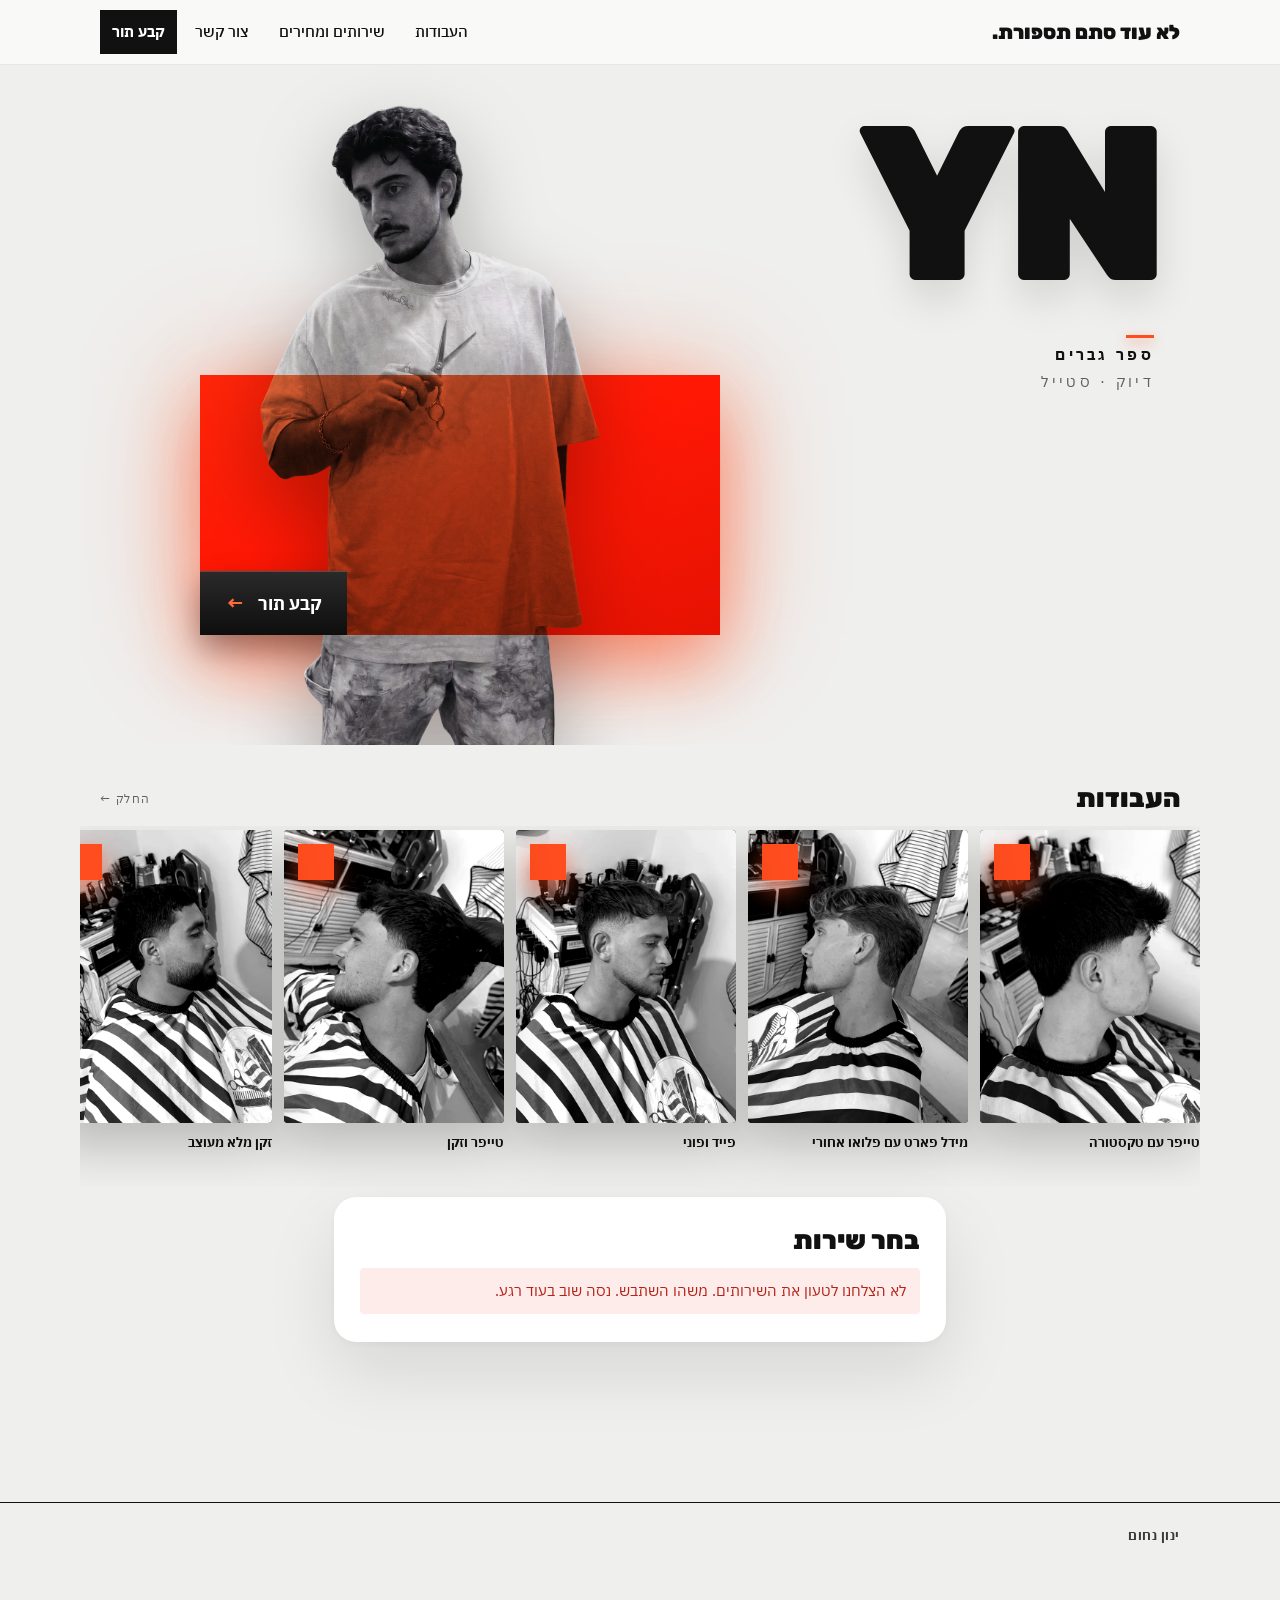
==== commit bb89fe61: "Rename second gallery item Co-Authored-By: Claude Opus 5.5 <noreply@anthropic.com> Claude-Session: h" ====
--- a/index.html
+++ b/index.html
@@ -54,7 +54,7 @@
       </div>
       <div class="track" tabindex="0" aria-label="גלריית עבודות, גלול הצידה">
         <figure><div class="ph"><img src="img/work1.webp" alt="טייפר עם טקסטורה למעלה" loading="lazy" width="600" height="800"></div><figcaption><b>טייפר עם טקסטורה</b></figcaption></figure>
-        <figure><div class="ph"><img src="img/work2.webp" alt="פייד נמוך עם שיער ארוך למעלה" loading="lazy" width="600" height="800"></div><figcaption><b>פייד נמוך, שיער ארוך</b></figcaption></figure>
+        <figure><div class="ph"><img src="img/work2.webp" alt="מידל פארט עם פלואו אחורי" loading="lazy" width="600" height="800"></div><figcaption><b>מידל פארט עם פלואו אחורי</b></figcaption></figure>
         <figure><div class="ph"><img src="img/work3.webp" alt="פייד עם פוני" loading="lazy" width="600" height="800"></div><figcaption><b>פייד ופוני</b></figcaption></figure>
         <figure><div class="ph"><img src="img/work4.webp" alt="טייפר וזקן" loading="lazy" width="600" height="800"></div><figcaption><b>טייפר וזקן</b></figcaption></figure>
         <figure><div class="ph"><img src="img/work5.webp" alt="תספורת וזקן מלא מעוצב" loading="lazy" width="600" height="800"></div><figcaption><b>זקן מלא מעוצב</b></figcaption></figure>
--- a/css/site.css
+++ b/css/site.css
@@ -243,3 +243,17 @@
 .site-footer .nav-btns { margin: 8px 0 0; }
 /* room for the hosting badge in the bottom corner */
 .site-footer .inner { padding-bottom: 104px; }
+
+/* Hero entrance: orange block and booking button slide in from the left edge */
+@keyframes hero-slide { from { transform: translateX(-105%); } to { transform: translateX(0); } }
+@keyframes hero-glow { 0%, 100% { box-shadow: 0 30px 70px rgba(255, 77, 31, 0.55), 0 0 120px rgba(255, 77, 31, 0.35); }
+  50% { box-shadow: 0 30px 90px rgba(255, 77, 31, 0.75), 0 0 170px rgba(255, 77, 31, 0.5); } }
+@keyframes arrow-nudge { 0%, 100% { transform: translateX(0); } 50% { transform: translateX(-5px); } }
+.hero .block-glow { animation: hero-slide .9s cubic-bezier(.16, 1, .3, 1) .15s both, hero-glow 4s ease-in-out 1.2s infinite; }
+.hero .block-tint { animation: hero-slide .9s cubic-bezier(.16, 1, .3, 1) .15s both; }
+.hero .book-btn { animation: hero-slide .8s cubic-bezier(.16, 1, .3, 1) .55s both; }
+.hero .book-btn span { display: inline-block; animation: arrow-nudge 1.6s ease-in-out 1.6s 3; }
+.hero .book-btn:hover span { animation: arrow-nudge .8s ease-in-out infinite; }
+@media (prefers-reduced-motion: reduce) {
+  .hero .block-glow, .hero .block-tint, .hero .book-btn, .hero .book-btn span { animation: none; }
+}
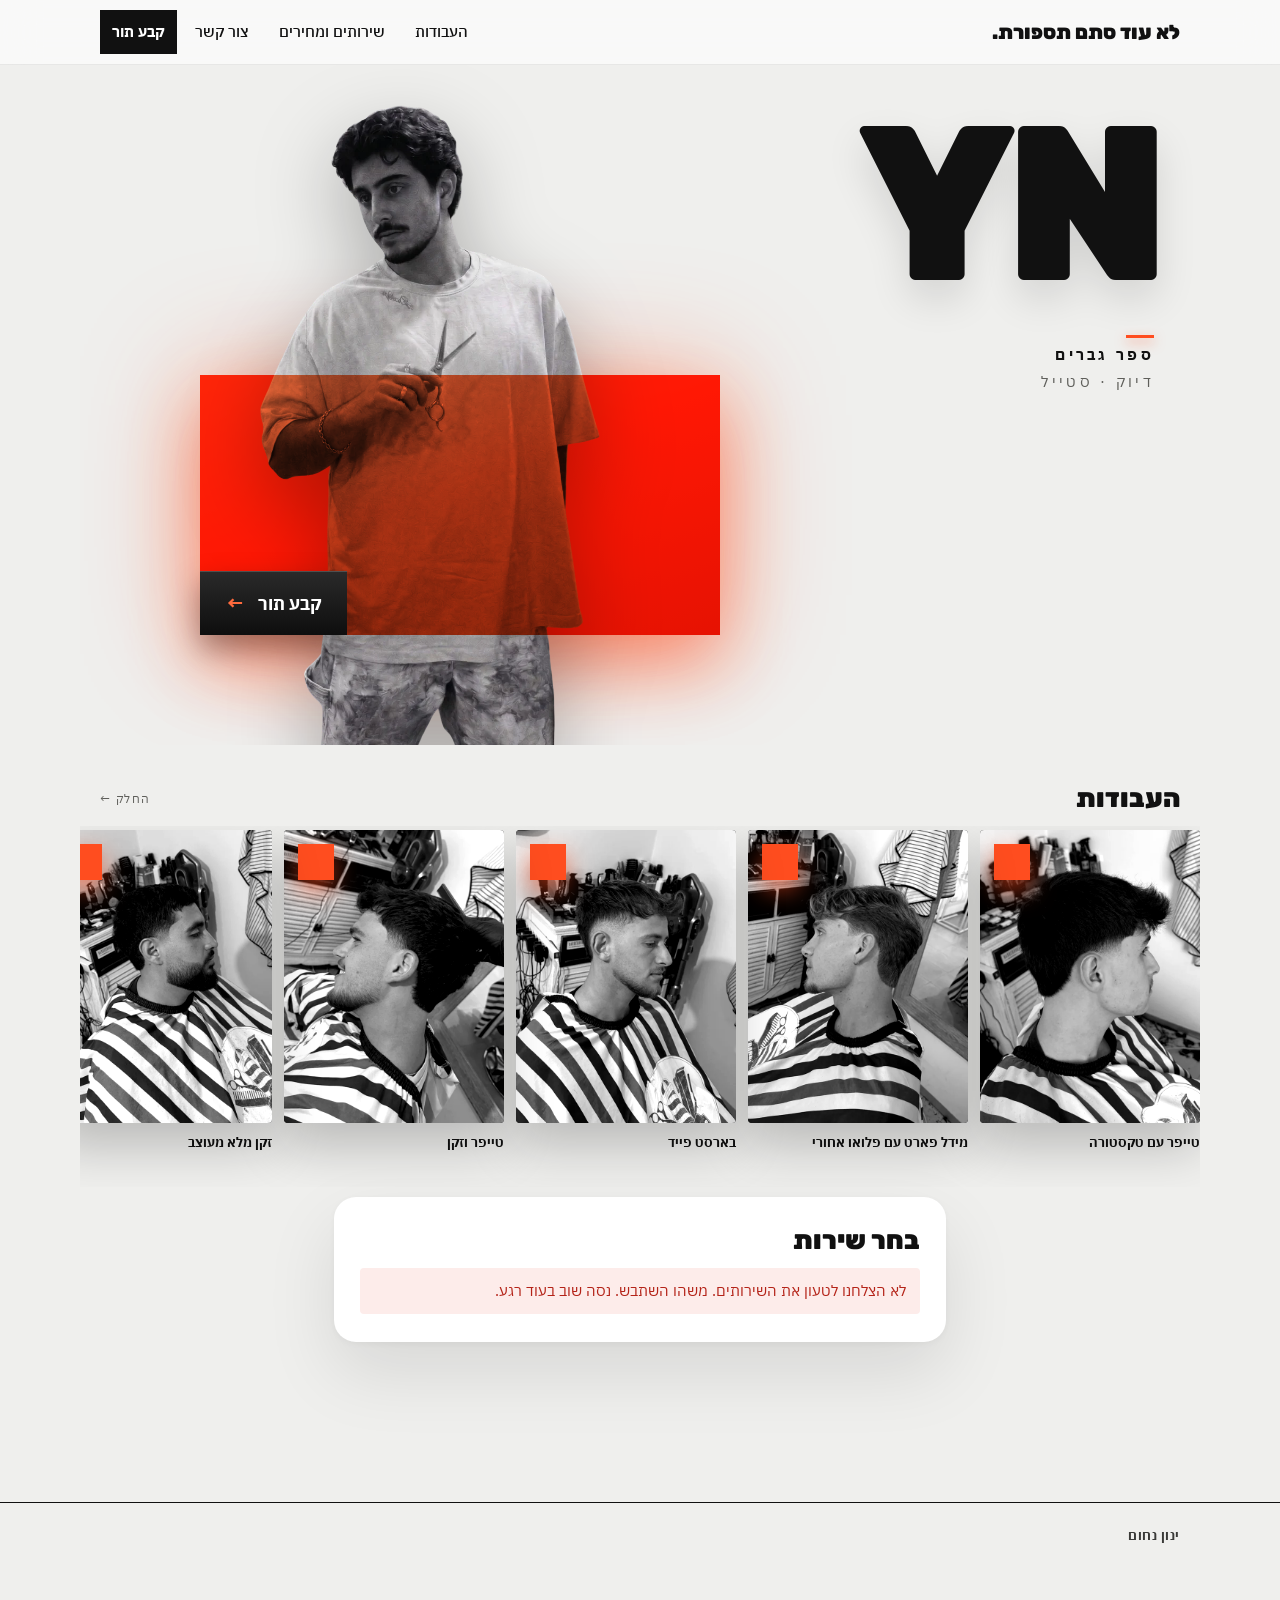
==== commit c14f9aff: "Rename third gallery item Co-Authored-By: Claude Opus 5.5 <noreply@anthropic.com> Claude-Session: ht" ====
--- a/index.html
+++ b/index.html
@@ -55,7 +55,7 @@
       <div class="track" tabindex="0" aria-label="גלריית עבודות, גלול הצידה">
         <figure><div class="ph"><img src="img/work1.webp" alt="טייפר עם טקסטורה למעלה" loading="lazy" width="600" height="800"></div><figcaption><b>טייפר עם טקסטורה</b></figcaption></figure>
         <figure><div class="ph"><img src="img/work2.webp" alt="מידל פארט עם פלואו אחורי" loading="lazy" width="600" height="800"></div><figcaption><b>מידל פארט עם פלואו אחורי</b></figcaption></figure>
-        <figure><div class="ph"><img src="img/work3.webp" alt="פייד עם פוני" loading="lazy" width="600" height="800"></div><figcaption><b>פייד ופוני</b></figcaption></figure>
+        <figure><div class="ph"><img src="img/work3.webp" alt="בארסט פייד" loading="lazy" width="600" height="800"></div><figcaption><b>בארסט פייד</b></figcaption></figure>
         <figure><div class="ph"><img src="img/work4.webp" alt="טייפר וזקן" loading="lazy" width="600" height="800"></div><figcaption><b>טייפר וזקן</b></figcaption></figure>
         <figure><div class="ph"><img src="img/work5.webp" alt="תספורת וזקן מלא מעוצב" loading="lazy" width="600" height="800"></div><figcaption><b>זקן מלא מעוצב</b></figcaption></figure>
       </div>
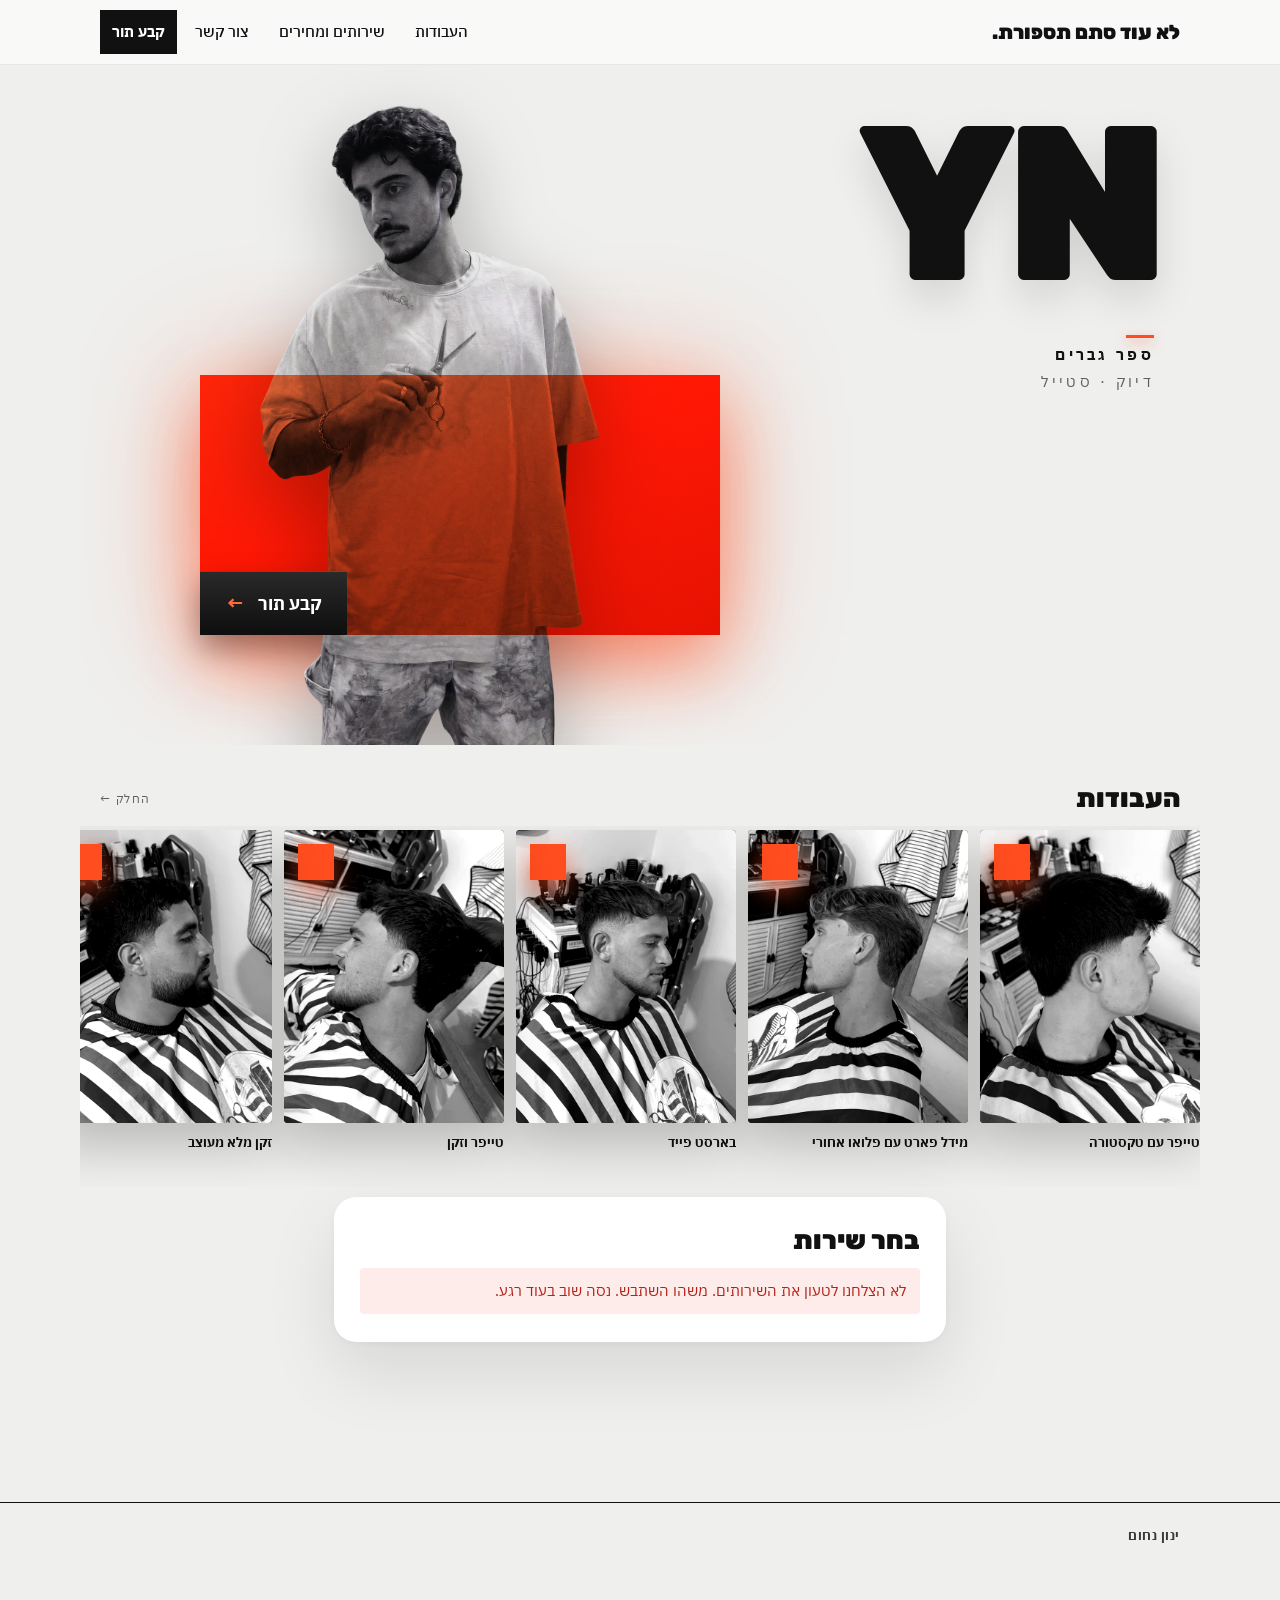
==== commit 89de8c34: "Tighter crop for gallery photo 5 to match the others Co-Authored-By: Claude Opus 5.5 <noreply@anthro" ====
--- a/index.html
+++ b/index.html
@@ -57,7 +57,7 @@
         <figure><div class="ph"><img src="img/work2.webp" alt="מידל פארט עם פלואו אחורי" loading="lazy" width="600" height="800"></div><figcaption><b>מידל פארט עם פלואו אחורי</b></figcaption></figure>
         <figure><div class="ph"><img src="img/work3.webp" alt="בארסט פייד" loading="lazy" width="600" height="800"></div><figcaption><b>בארסט פייד</b></figcaption></figure>
         <figure><div class="ph"><img src="img/work4.webp" alt="טייפר וזקן" loading="lazy" width="600" height="800"></div><figcaption><b>טייפר וזקן</b></figcaption></figure>
-        <figure><div class="ph"><img src="img/work5.webp" alt="תספורת וזקן מלא מעוצב" loading="lazy" width="600" height="800"></div><figcaption><b>זקן מלא מעוצב</b></figcaption></figure>
+        <figure><div class="ph"><img src="img/work5.webp?v=2" alt="תספורת וזקן מלא מעוצב" loading="lazy" width="600" height="800"></div><figcaption><b>זקן מלא מעוצב</b></figcaption></figure>
       </div>
     </section>
   </div>
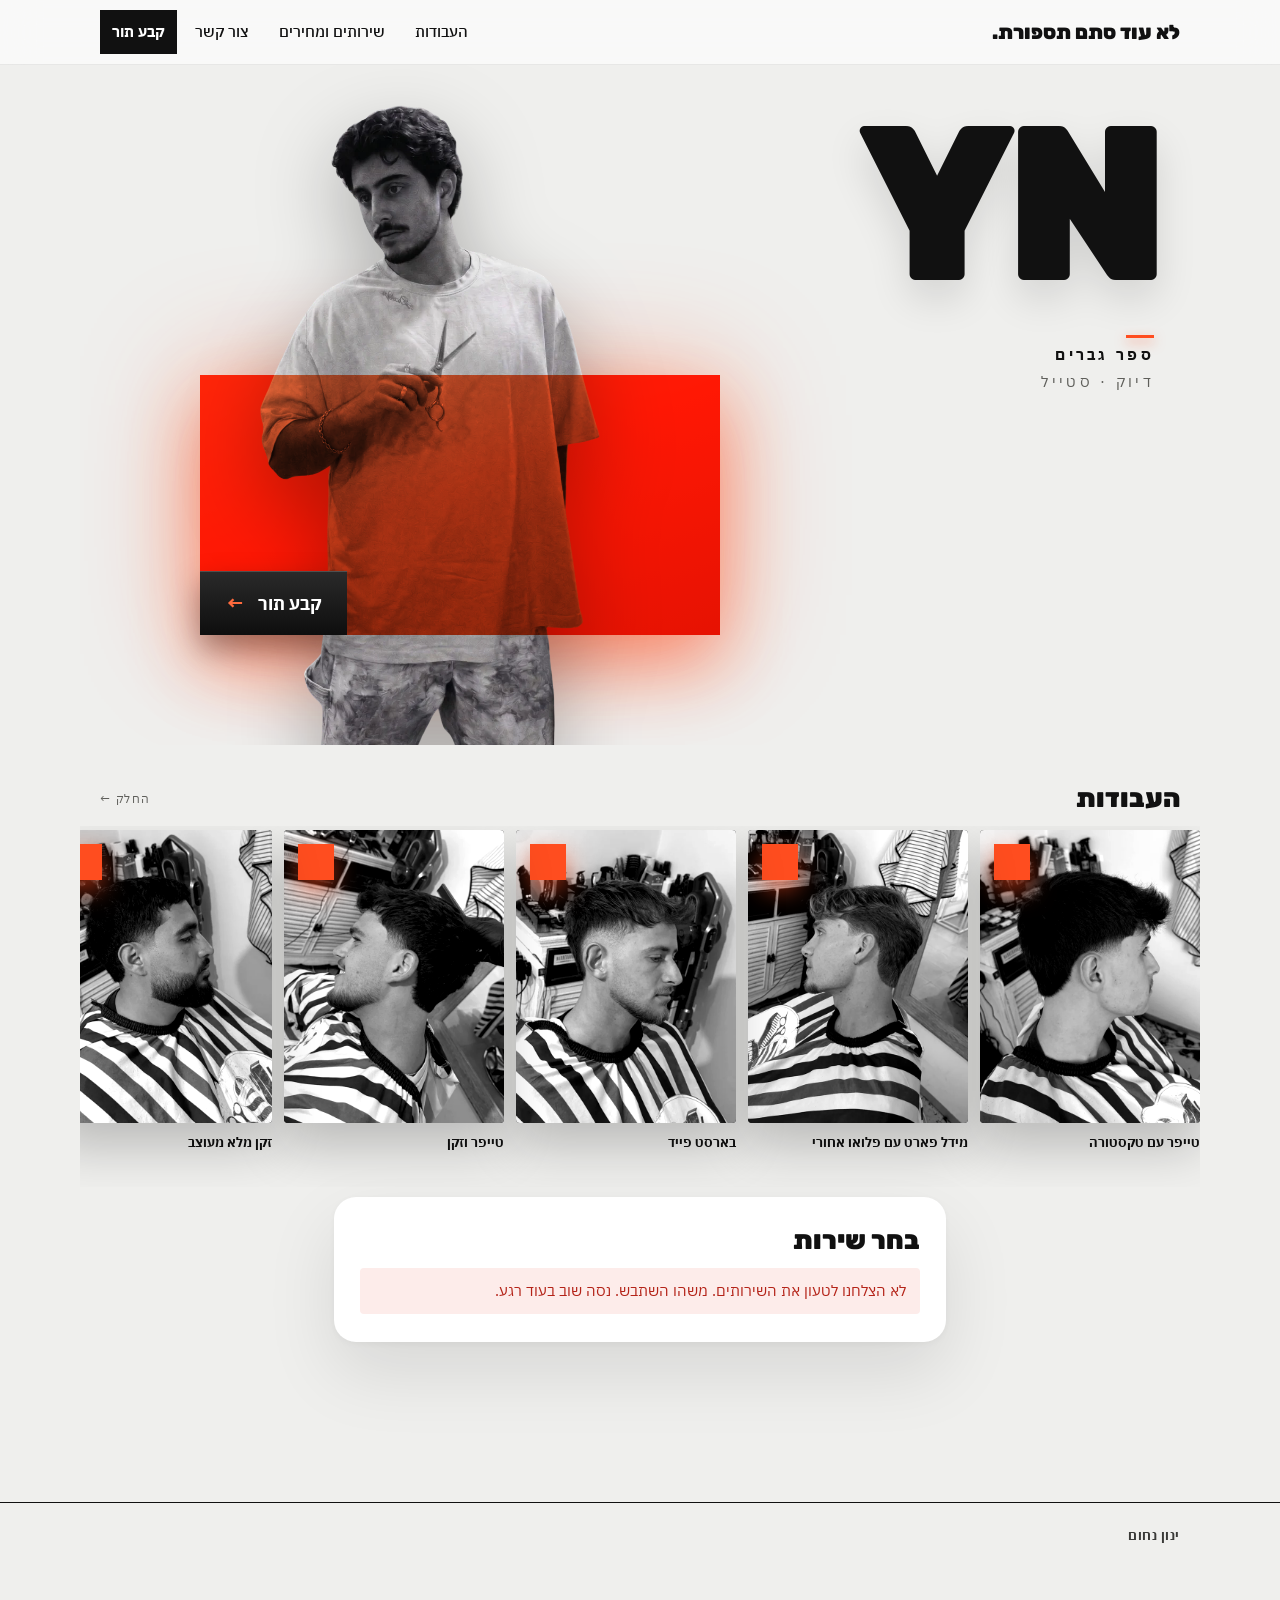
==== commit 395497d2: "Tighter crop for gallery photo 3 to match the others Co-Authored-By: Claude Opus 5.5 <noreply@anthro" ====
--- a/index.html
+++ b/index.html
@@ -55,7 +55,7 @@
       <div class="track" tabindex="0" aria-label="גלריית עבודות, גלול הצידה">
         <figure><div class="ph"><img src="img/work1.webp" alt="טייפר עם טקסטורה למעלה" loading="lazy" width="600" height="800"></div><figcaption><b>טייפר עם טקסטורה</b></figcaption></figure>
         <figure><div class="ph"><img src="img/work2.webp" alt="מידל פארט עם פלואו אחורי" loading="lazy" width="600" height="800"></div><figcaption><b>מידל פארט עם פלואו אחורי</b></figcaption></figure>
-        <figure><div class="ph"><img src="img/work3.webp" alt="בארסט פייד" loading="lazy" width="600" height="800"></div><figcaption><b>בארסט פייד</b></figcaption></figure>
+        <figure><div class="ph"><img src="img/work3.webp?v=2" alt="בארסט פייד" loading="lazy" width="600" height="800"></div><figcaption><b>בארסט פייד</b></figcaption></figure>
         <figure><div class="ph"><img src="img/work4.webp" alt="טייפר וזקן" loading="lazy" width="600" height="800"></div><figcaption><b>טייפר וזקן</b></figcaption></figure>
         <figure><div class="ph"><img src="img/work5.webp?v=2" alt="תספורת וזקן מלא מעוצב" loading="lazy" width="600" height="800"></div><figcaption><b>זקן מלא מעוצב</b></figcaption></figure>
       </div>
